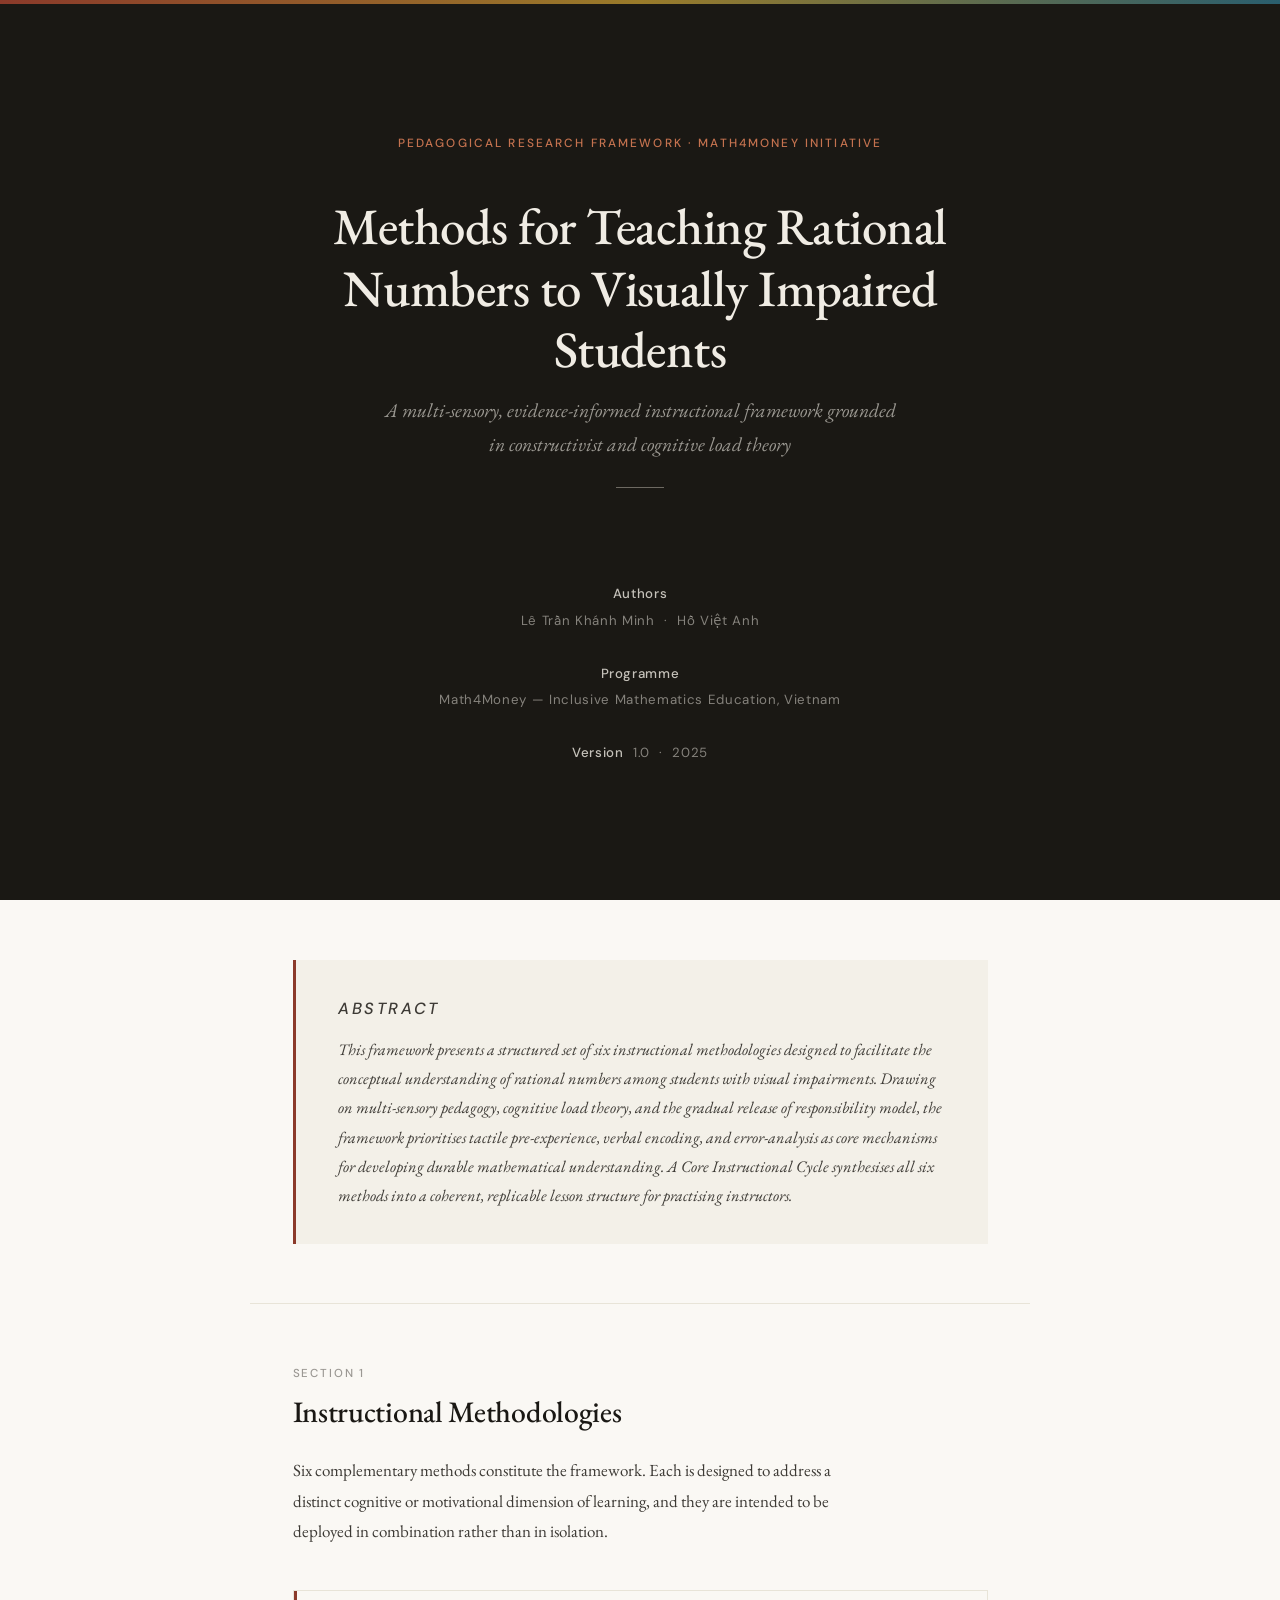
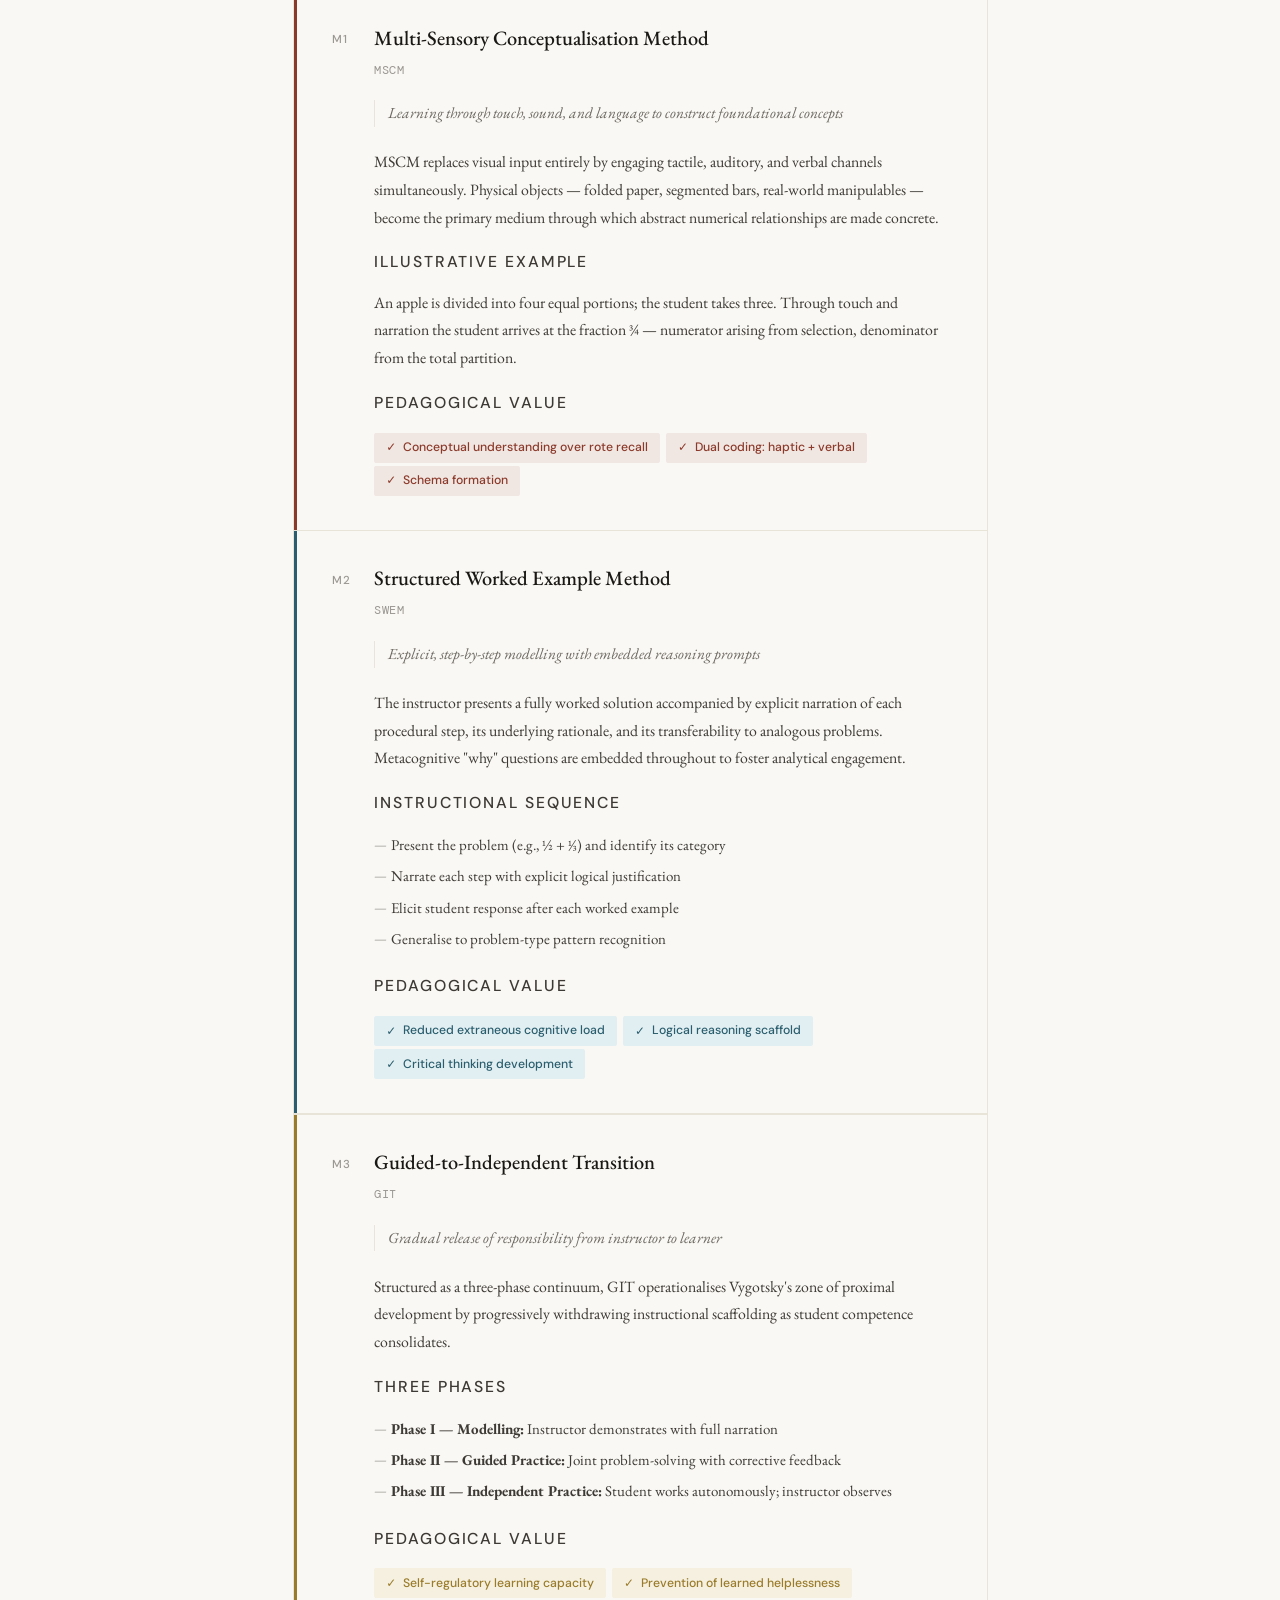
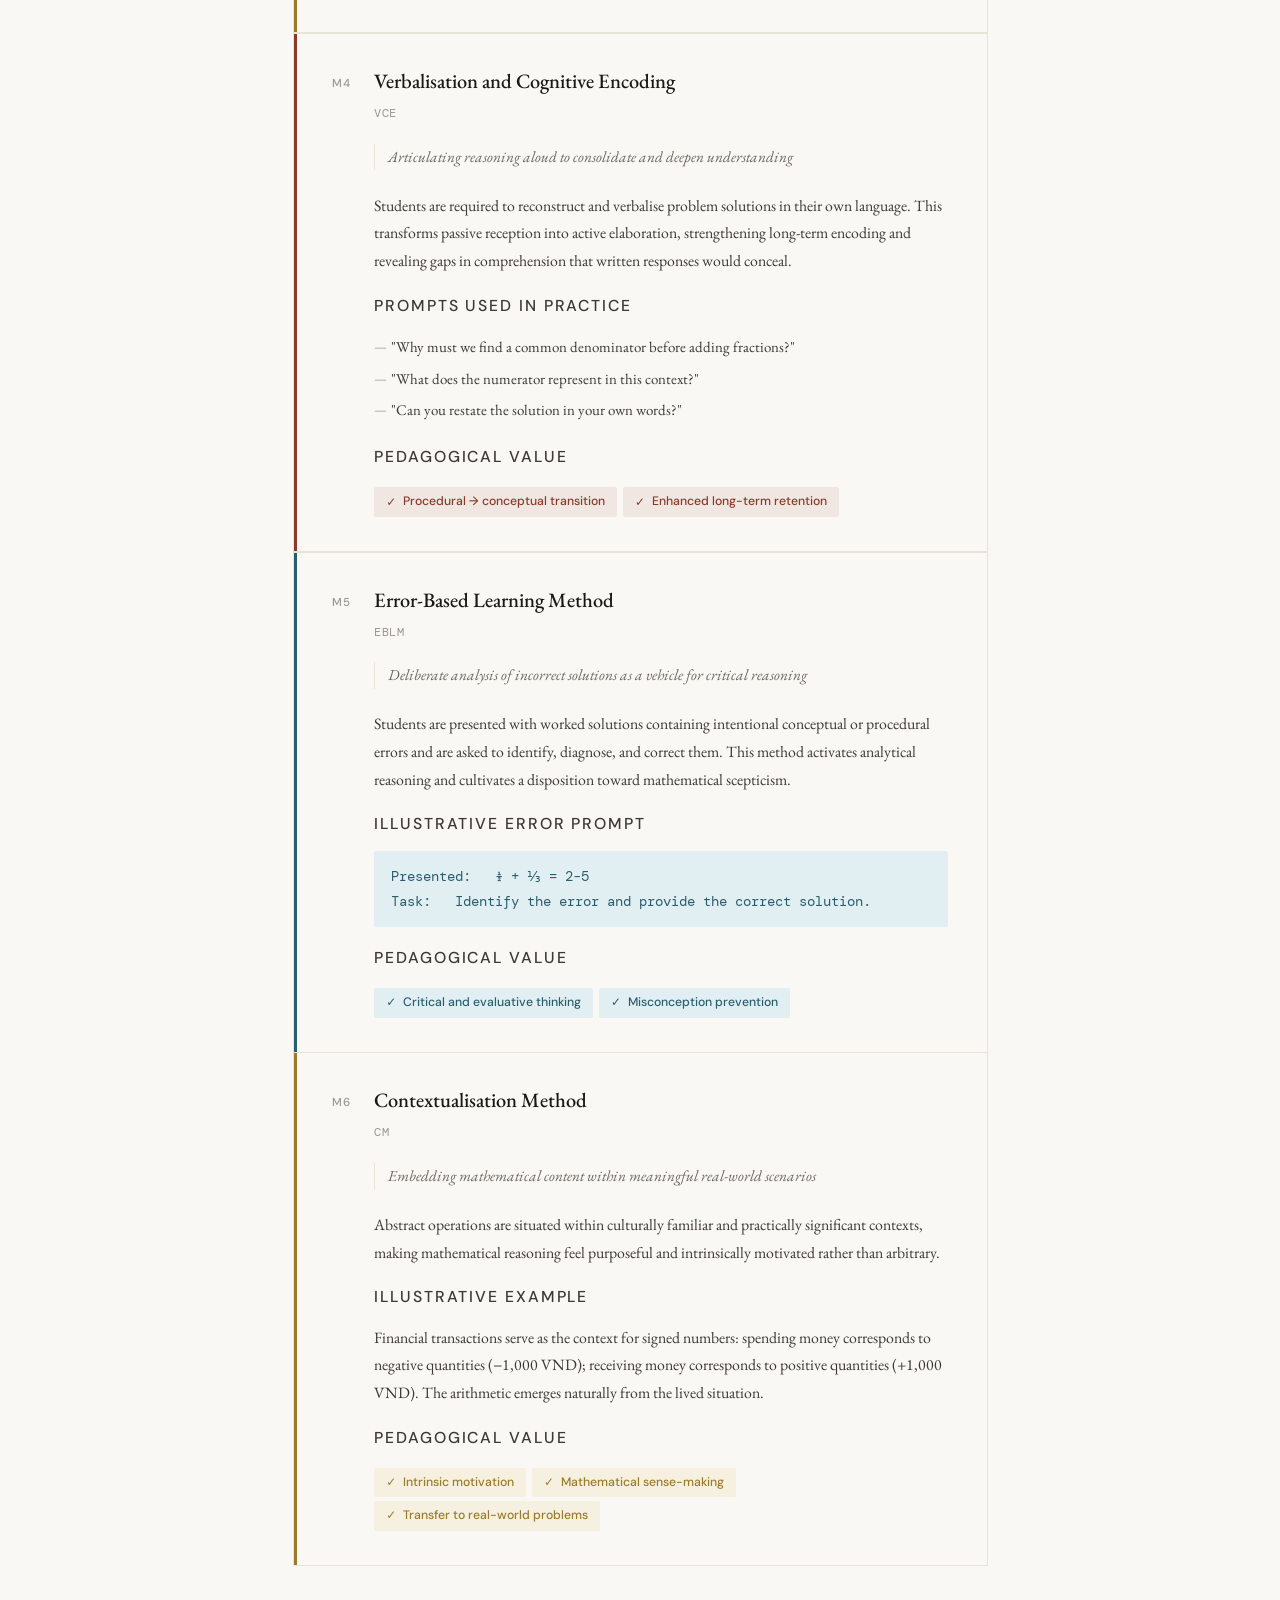
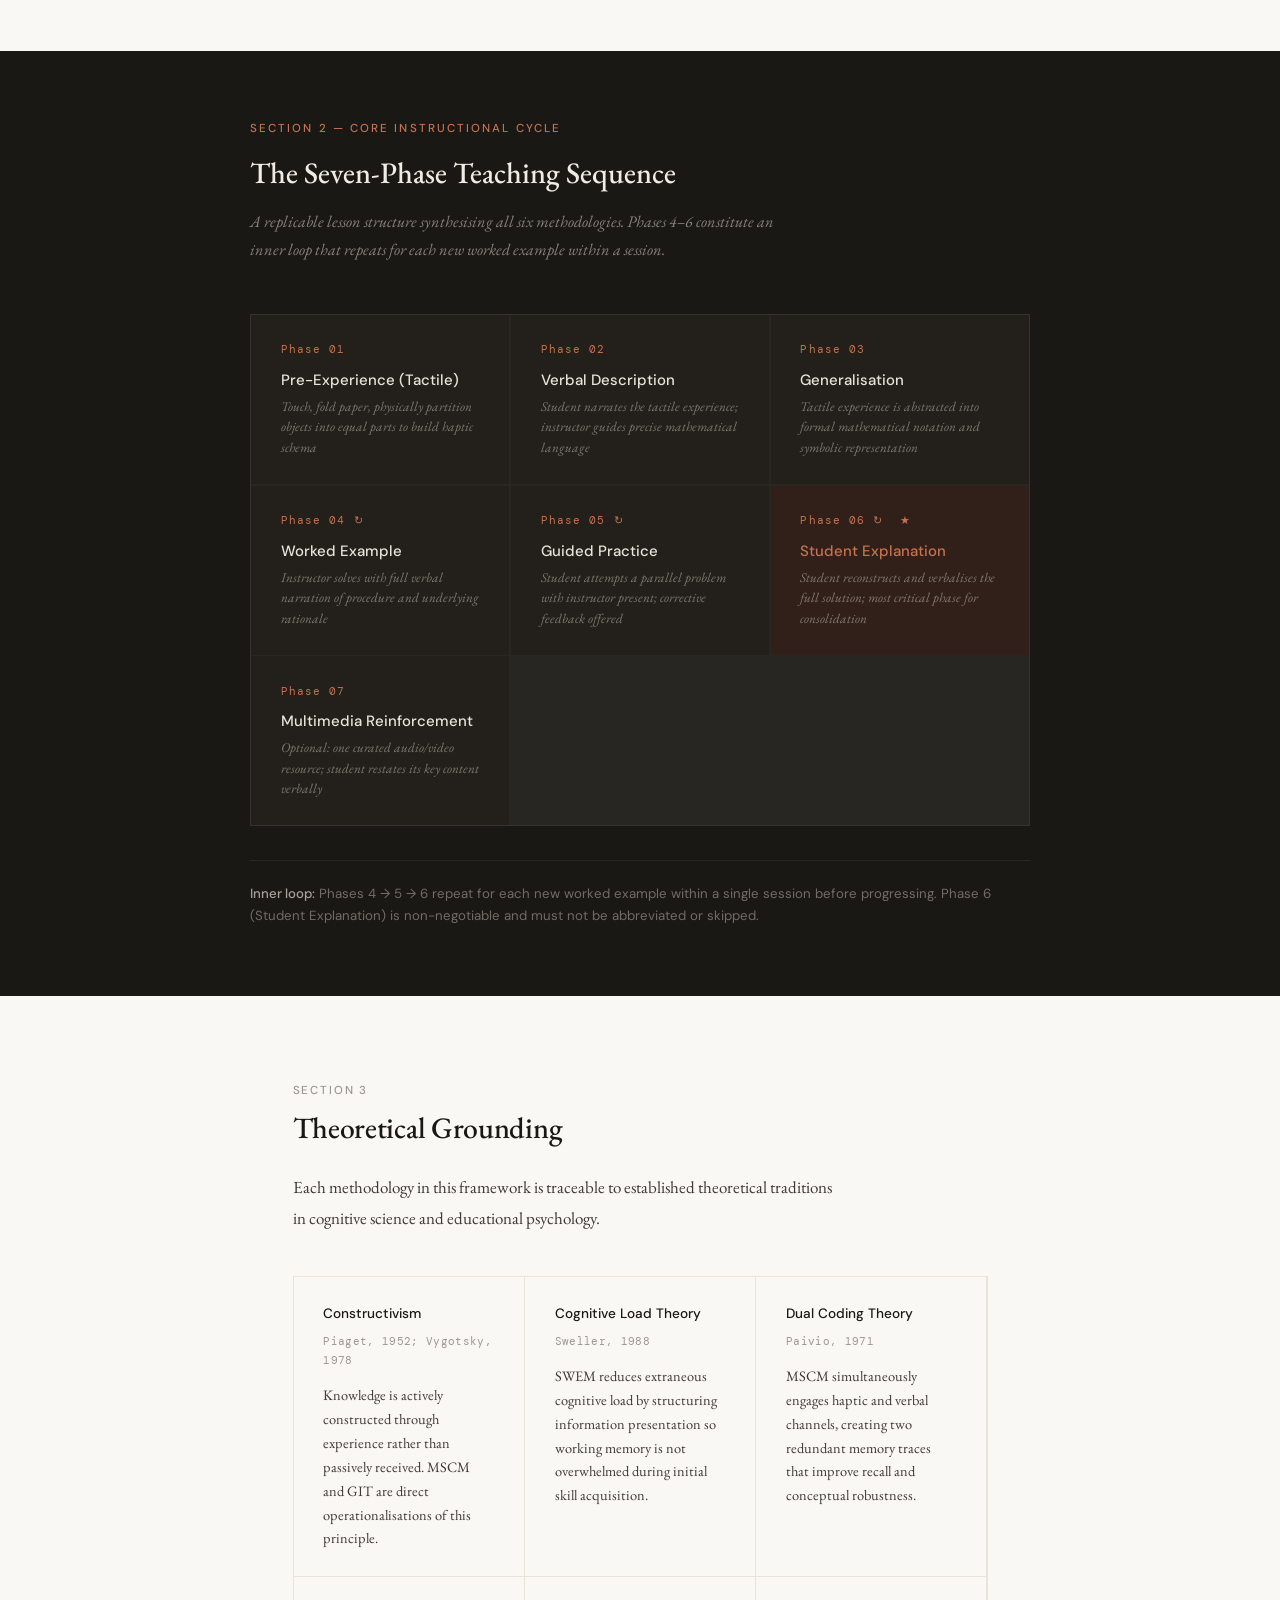
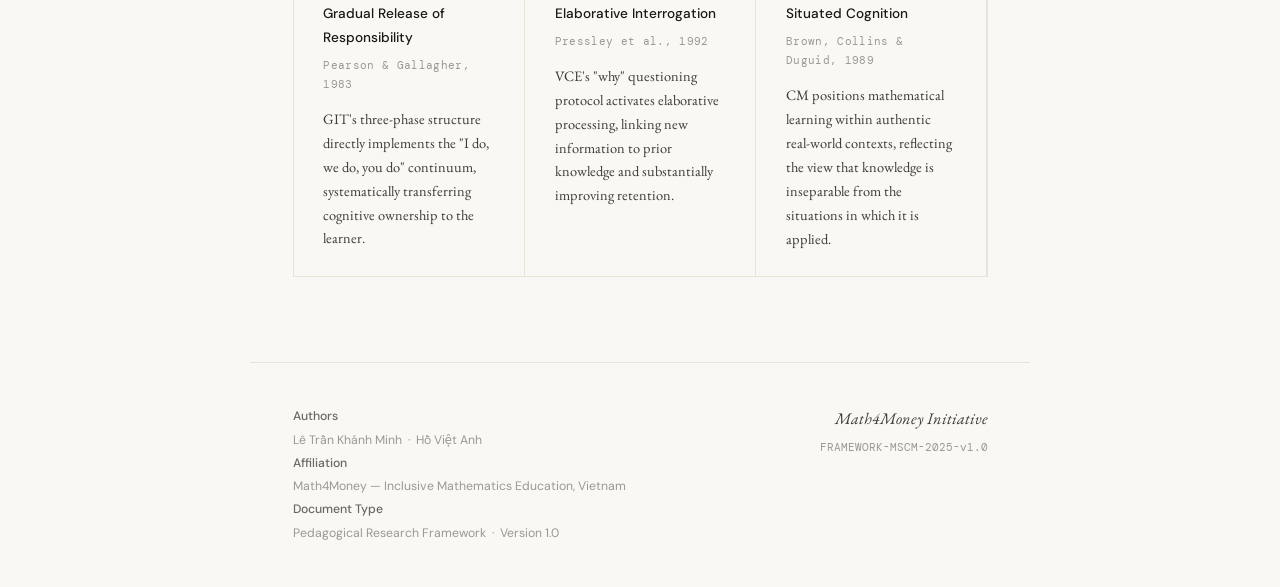
==== src/index.html @ 213c977a "docs: set up the structure of the methodologies" ====
<!DOCTYPE html>
<html lang="en">
<head>
  <meta charset="UTF-8">
  <meta name="viewport" content="width=device-width, initial-scale=1.0">
  <title>Pedagogical Framework for Teaching Rational Numbers to Visually Impaired Students</title>

  <!-- Fonts -->
  <link rel="preconnect" href="https://fonts.googleapis.com">
  <link href="https://fonts.googleapis.com/css2?family=EB+Garamond:ital,wght@0,400;0,500;0,600;1,400;1,500&family=DM+Sans:wght@300;400;500&family=DM+Mono:wght@400&display=swap" rel="stylesheet">

  <!-- Styles — load order matters -->
  <link rel="stylesheet" href="styles/base.css">
  <link rel="stylesheet" href="styles/layout.css">
  <link rel="stylesheet" href="styles/components.css">
  <link rel="stylesheet" href="styles/sections.css">
</head>
<body>

  <!-- Cover -->
  <div class="cover">
    <p class="cover-eyebrow">Pedagogical Research Framework · Math4Money Initiative</p>
    <h1 class="cover-title">Methods for Teaching Rational Numbers to Visually Impaired Students</h1>
    <p class="cover-subtitle">A multi-sensory, evidence-informed instructional framework grounded in constructivist and cognitive load theory</p>
    <div class="cover-rule"></div>
    <div class="cover-meta">
      <strong>Authors</strong><br>
      Lê Trần Khánh Minh &nbsp;·&nbsp; Hồ Việt Anh<br><br>
      <strong>Programme</strong><br>
      Math4Money — Inclusive Mathematics Education, Vietnam<br><br>
      <strong>Version</strong> &nbsp;1.0 &nbsp;·&nbsp; 2025
    </div>
  </div>

  <!-- Abstract -->
  <div class="page" style="padding-top: 3.5rem; padding-bottom: 3.5rem;">
    <div class="abstract">
      <p class="abstract-label">Abstract</p>
      <p>This framework presents a structured set of six instructional methodologies designed to facilitate the conceptual understanding of rational numbers among students with visual impairments. Drawing on multi-sensory pedagogy, cognitive load theory, and the gradual release of responsibility model, the framework prioritises tactile pre-experience, verbal encoding, and error-analysis as core mechanisms for developing durable mathematical understanding. A Core Instructional Cycle synthesises all six methods into a coherent, replicable lesson structure for practising instructors.</p>
    </div>
  </div>

  <!-- Section 1: Instructional Methodologies -->
  <div class="page" style="padding-top: 3.5rem;">
    <p class="section-num">Section 1</p>
    <h2 class="section-title">Instructional Methodologies</h2>
    <p class="section-intro">Six complementary methods constitute the framework. Each is designed to address a distinct cognitive or motivational dimension of learning, and they are intended to be deployed in combination rather than in isolation.</p>

    <div class="method-grid">

      <!-- M1 -->
      <div class="method-card accent-red">
        <div class="method-header">
          <span class="method-num">M1</span>
          <div class="method-title-block">
            <h3 class="method-name">Multi-Sensory Conceptualisation Method</h3>
            <span class="method-abbr">MSCM</span>
          </div>
        </div>
        <p class="method-tagline">Learning through touch, sound, and language to construct foundational concepts</p>
        <div class="method-body">
          <p>MSCM replaces visual input entirely by engaging tactile, auditory, and verbal channels simultaneously. Physical objects — folded paper, segmented bars, real-world manipulables — become the primary medium through which abstract numerical relationships are made concrete.</p>
          <p class="method-sub">Illustrative Example</p>
          <p>An apple is divided into four equal portions; the student takes three. Through touch and narration the student arrives at the fraction ¾ — numerator arising from selection, denominator from the total partition.</p>
          <p class="method-sub">Pedagogical Value</p>
          <div>
            <span class="value-chip red">Conceptual understanding over rote recall</span>
            <span class="value-chip red">Dual coding: haptic + verbal</span>
            <span class="value-chip red">Schema formation</span>
          </div>
        </div>
      </div>

      <!-- M2 -->
      <div class="method-card accent-teal">
        <div class="method-header">
          <span class="method-num">M2</span>
          <div class="method-title-block">
            <h3 class="method-name">Structured Worked Example Method</h3>
            <span class="method-abbr">SWEM</span>
          </div>
        </div>
        <p class="method-tagline">Explicit, step-by-step modelling with embedded reasoning prompts</p>
        <div class="method-body">
          <p>The instructor presents a fully worked solution accompanied by explicit narration of each procedural step, its underlying rationale, and its transferability to analogous problems. Metacognitive "why" questions are embedded throughout to foster analytical engagement.</p>
          <p class="method-sub">Instructional Sequence</p>
          <ul class="method-list">
            <li>Present the problem (e.g., ½ + ⅓) and identify its category</li>
            <li>Narrate each step with explicit logical justification</li>
            <li>Elicit student response after each worked example</li>
            <li>Generalise to problem-type pattern recognition</li>
          </ul>
          <p class="method-sub">Pedagogical Value</p>
          <div>
            <span class="value-chip teal">Reduced extraneous cognitive load</span>
            <span class="value-chip teal">Logical reasoning scaffold</span>
            <span class="value-chip teal">Critical thinking development</span>
          </div>
        </div>
      </div>

      <!-- M3 -->
      <div class="method-card accent-gold">
        <div class="method-header">
          <span class="method-num">M3</span>
          <div class="method-title-block">
            <h3 class="method-name">Guided-to-Independent Transition</h3>
            <span class="method-abbr">GIT</span>
          </div>
        </div>
        <p class="method-tagline">Gradual release of responsibility from instructor to learner</p>
        <div class="method-body">
          <p>Structured as a three-phase continuum, GIT operationalises Vygotsky's zone of proximal development by progressively withdrawing instructional scaffolding as student competence consolidates.</p>
          <p class="method-sub">Three Phases</p>
          <ul class="method-list">
            <li><strong>Phase I — Modelling:</strong> Instructor demonstrates with full narration</li>
            <li><strong>Phase II — Guided Practice:</strong> Joint problem-solving with corrective feedback</li>
            <li><strong>Phase III — Independent Practice:</strong> Student works autonomously; instructor observes</li>
          </ul>
          <p class="method-sub">Pedagogical Value</p>
          <div>
            <span class="value-chip gold">Self-regulatory learning capacity</span>
            <span class="value-chip gold">Prevention of learned helplessness</span>
          </div>
        </div>
      </div>

      <!-- M4 -->
      <div class="method-card accent-red">
        <div class="method-header">
          <span class="method-num">M4</span>
          <div class="method-title-block">
            <h3 class="method-name">Verbalisation and Cognitive Encoding</h3>
            <span class="method-abbr">VCE</span>
          </div>
        </div>
        <p class="method-tagline">Articulating reasoning aloud to consolidate and deepen understanding</p>
        <div class="method-body">
          <p>Students are required to reconstruct and verbalise problem solutions in their own language. This transforms passive reception into active elaboration, strengthening long-term encoding and revealing gaps in comprehension that written responses would conceal.</p>
          <p class="method-sub">Prompts Used in Practice</p>
          <ul class="method-list">
            <li>"Why must we find a common denominator before adding fractions?"</li>
            <li>"What does the numerator represent in this context?"</li>
            <li>"Can you restate the solution in your own words?"</li>
          </ul>
          <p class="method-sub">Pedagogical Value</p>
          <div>
            <span class="value-chip red">Procedural → conceptual transition</span>
            <span class="value-chip red">Enhanced long-term retention</span>
          </div>
        </div>
      </div>

      <!-- M5 -->
      <div class="method-card accent-teal">
        <div class="method-header">
          <span class="method-num">M5</span>
          <div class="method-title-block">
            <h3 class="method-name">Error-Based Learning Method</h3>
            <span class="method-abbr">EBLM</span>
          </div>
        </div>
        <p class="method-tagline">Deliberate analysis of incorrect solutions as a vehicle for critical reasoning</p>
        <div class="method-body">
          <p>Students are presented with worked solutions containing intentional conceptual or procedural errors and are asked to identify, diagnose, and correct them. This method activates analytical reasoning and cultivates a disposition toward mathematical scepticism.</p>
          <p class="method-sub">Illustrative Error Prompt</p>
          <p style="font-family: var(--mono); font-size: 0.85rem; background: var(--teal-faint); padding: 0.75rem 1rem; border-radius: 2px; color: var(--teal);">
            Presented: &nbsp; ½ + ⅓ = 2⁄5<br>
            Task: &nbsp; Identify the error and provide the correct solution.
          </p>
          <p class="method-sub">Pedagogical Value</p>
          <div>
            <span class="value-chip teal">Critical and evaluative thinking</span>
            <span class="value-chip teal">Misconception prevention</span>
          </div>
        </div>
      </div>

      <!-- M6 -->
      <div class="method-card accent-gold">
        <div class="method-header">
          <span class="method-num">M6</span>
          <div class="method-title-block">
            <h3 class="method-name">Contextualisation Method</h3>
            <span class="method-abbr">CM</span>
          </div>
        </div>
        <p class="method-tagline">Embedding mathematical content within meaningful real-world scenarios</p>
        <div class="method-body">
          <p>Abstract operations are situated within culturally familiar and practically significant contexts, making mathematical reasoning feel purposeful and intrinsically motivated rather than arbitrary.</p>
          <p class="method-sub">Illustrative Example</p>
          <p>Financial transactions serve as the context for signed numbers: spending money corresponds to negative quantities (−1,000 VND); receiving money corresponds to positive quantities (+1,000 VND). The arithmetic emerges naturally from the lived situation.</p>
          <p class="method-sub">Pedagogical Value</p>
          <div>
            <span class="value-chip gold">Intrinsic motivation</span>
            <span class="value-chip gold">Mathematical sense-making</span>
            <span class="value-chip gold">Transfer to real-world problems</span>
          </div>
        </div>
      </div>

    </div>
  </div>

  <!-- Section 2: Core Instructional Cycle -->
  <div class="cycle-section">
    <div class="cycle-inner">
      <p class="cycle-label">Section 2 — Core Instructional Cycle</p>
      <h2 class="cycle-title">The Seven-Phase Teaching Sequence</h2>
      <p class="cycle-subtitle">A replicable lesson structure synthesising all six methodologies. Phases 4–6 constitute an inner loop that repeats for each new worked example within a session.</p>

      <div class="cycle-steps">
        <div class="cycle-step">
          <p class="cycle-step-num">Phase 01</p>
          <p class="cycle-step-name">Pre-Experience (Tactile)</p>
          <p class="cycle-step-desc">Touch, fold paper, physically partition objects into equal parts to build haptic schema</p>
        </div>
        <div class="cycle-step">
          <p class="cycle-step-num">Phase 02</p>
          <p class="cycle-step-name">Verbal Description</p>
          <p class="cycle-step-desc">Student narrates the tactile experience; instructor guides precise mathematical language</p>
        </div>
        <div class="cycle-step">
          <p class="cycle-step-num">Phase 03</p>
          <p class="cycle-step-name">Generalisation</p>
          <p class="cycle-step-desc">Tactile experience is abstracted into formal mathematical notation and symbolic representation</p>
        </div>
        <div class="cycle-step">
          <p class="cycle-step-num">Phase 04 ↻</p>
          <p class="cycle-step-name">Worked Example</p>
          <p class="cycle-step-desc">Instructor solves with full verbal narration of procedure and underlying rationale</p>
        </div>
        <div class="cycle-step">
          <p class="cycle-step-num">Phase 05 ↻</p>
          <p class="cycle-step-name">Guided Practice</p>
          <p class="cycle-step-desc">Student attempts a parallel problem with instructor present; corrective feedback offered</p>
        </div>
        <div class="cycle-step emphasis">
          <p class="cycle-step-num">Phase 06 ↻ &nbsp;★</p>
          <p class="cycle-step-name">Student Explanation</p>
          <p class="cycle-step-desc">Student reconstructs and verbalises the full solution; most critical phase for consolidation</p>
        </div>
        <div class="cycle-step">
          <p class="cycle-step-num">Phase 07</p>
          <p class="cycle-step-name">Multimedia Reinforcement</p>
          <p class="cycle-step-desc">Optional: one curated audio/video resource; student restates its key content verbally</p>
        </div>
      </div>

      <p class="cycle-note">
        <em>Inner loop:</em> Phases 4 → 5 → 6 repeat for each new worked example within a single session before progressing. Phase 6 (Student Explanation) is non-negotiable and must not be abbreviated or skipped.
      </p>
    </div>
  </div>

  <!-- Section 3: Theoretical Grounding -->
  <div class="page">
    <p class="section-num">Section 3</p>
    <h2 class="section-title">Theoretical Grounding</h2>
    <p class="section-intro">Each methodology in this framework is traceable to established theoretical traditions in cognitive science and educational psychology.</p>

    <div class="theory-grid">
      <div class="theory-card">
        <p class="theory-name">Constructivism</p>
        <p class="theory-source">Piaget, 1952; Vygotsky, 1978</p>
        <p class="theory-desc">Knowledge is actively constructed through experience rather than passively received. MSCM and GIT are direct operationalisations of this principle.</p>
      </div>
      <div class="theory-card">
        <p class="theory-name">Cognitive Load Theory</p>
        <p class="theory-source">Sweller, 1988</p>
        <p class="theory-desc">SWEM reduces extraneous cognitive load by structuring information presentation so working memory is not overwhelmed during initial skill acquisition.</p>
      </div>
      <div class="theory-card">
        <p class="theory-name">Dual Coding Theory</p>
        <p class="theory-source">Paivio, 1971</p>
        <p class="theory-desc">MSCM simultaneously engages haptic and verbal channels, creating two redundant memory traces that improve recall and conceptual robustness.</p>
      </div>
      <div class="theory-card">
        <p class="theory-name">Gradual Release of Responsibility</p>
        <p class="theory-source">Pearson &amp; Gallagher, 1983</p>
        <p class="theory-desc">GIT's three-phase structure directly implements the "I do, we do, you do" continuum, systematically transferring cognitive ownership to the learner.</p>
      </div>
      <div class="theory-card">
        <p class="theory-name">Elaborative Interrogation</p>
        <p class="theory-source">Pressley et al., 1992</p>
        <p class="theory-desc">VCE's "why" questioning protocol activates elaborative processing, linking new information to prior knowledge and substantially improving retention.</p>
      </div>
      <div class="theory-card">
        <p class="theory-name">Situated Cognition</p>
        <p class="theory-source">Brown, Collins &amp; Duguid, 1989</p>
        <p class="theory-desc">CM positions mathematical learning within authentic real-world contexts, reflecting the view that knowledge is inseparable from the situations in which it is applied.</p>
      </div>
    </div>
  </div>

  <!-- Footer -->
  <div class="doc-footer">
    <div class="footer-left">
      <strong>Authors</strong><br>
      Lê Trần Khánh Minh &nbsp;·&nbsp; Hồ Việt Anh<br>
      <strong>Affiliation</strong><br>
      Math4Money — Inclusive Mathematics Education, Vietnam<br>
      <strong>Document Type</strong><br>
      Pedagogical Research Framework &nbsp;·&nbsp; Version 1.0
    </div>
    <div class="footer-right">
      <p class="footer-project">Math4Money Initiative</p>
      <p class="footer-version">FRAMEWORK-MSCM-2025-v1.0</p>
    </div>
  </div>

  <script src="js/main.js"></script>
</body>
</html>
---- src/styles/base.css ----
/* ============================================================
   BASE.CSS
   Reset · CSS Custom Properties · Typography
   Pedagogical Framework — Math4Money Initiative
   ============================================================ */

*, *::before, *::after {
  box-sizing: border-box;
  margin: 0;
  padding: 0;
}

/* ── Design Tokens ── */
:root {
  /* Ink scale */
  --ink:        #1a1814;
  --ink-mid:    #3d3a35;
  --ink-light:  #6b6760;
  --ink-faint:  #9b9893;

  /* Paper scale */
  --paper:      #faf8f4;
  --paper-warm: #f3f0e8;
  --paper-rule: #e8e4d8;

  /* Accent — Red */
  --accent:       #8b3a2a;
  --accent-light: #c4724f;
  --accent-faint: #f0e6e2;

  /* Accent — Teal */
  --teal:       #2a5e6e;
  --teal-light: #4a8fa0;
  --teal-faint: #e2eff2;

  /* Accent — Gold */
  --gold:       #9a7b2a;
  --gold-faint: #f5f0e0;

  /* Typefaces */
  --serif: 'EB Garamond', Georgia, serif;
  --sans:  'DM Sans', system-ui, sans-serif;
  --mono:  'DM Mono', monospace;

  /* Layout */
  --max: 780px;
  --col: 540px;
}

/* ── Base Typography ── */
html {
  font-size: 17px;
  scroll-behavior: smooth;
}

body {
  background: var(--paper);
  color: var(--ink);
  font-family: var(--serif);
  line-height: 1.75;
  -webkit-font-smoothing: antialiased;
}
---- src/styles/layout.css ----
/* ============================================================
   LAYOUT.CSS
   Page wrapper · Grid · Spacing · Section structure
   Pedagogical Framework — Math4Money Initiative
   ============================================================ */

/* ── Page Wrapper ── */
.page {
  max-width: var(--max);
  margin: 0 auto;
  padding: 5rem 2.5rem;
}

.page + .page {
  border-top: 1px solid var(--paper-rule);
}

/* ── Section Headers ── */
.section-num {
  font-family: var(--sans);
  font-size: 0.68rem;
  font-weight: 500;
  letter-spacing: 0.16em;
  text-transform: uppercase;
  color: var(--ink-faint);
  margin-bottom: 0.5rem;
}

h2.section-title {
  font-family: var(--serif);
  font-size: 1.75rem;
  font-weight: 500;
  line-height: 1.25;
  color: var(--ink);
  margin-bottom: 1.5rem;
  letter-spacing: -0.01em;
}

.section-intro {
  font-size: 1rem;
  color: var(--ink-mid);
  margin-bottom: 2.5rem;
  max-width: var(--col);
  line-height: 1.8;
}

/* ── Theory Grid ── */
.theory-grid {
  display: grid;
  grid-template-columns: repeat(auto-fill, minmax(220px, 1fr));
  gap: 1px;
  background: var(--paper-rule);
  border: 1px solid var(--paper-rule);
}

.theory-card {
  background: var(--paper);
  padding: 1.5rem 1.75rem;
}

.theory-name {
  font-family: var(--sans);
  font-size: 0.8rem;
  font-weight: 500;
  color: var(--ink);
  margin-bottom: 0.35rem;
}

.theory-source {
  font-family: var(--mono);
  font-size: 0.65rem;
  color: var(--ink-faint);
  margin-bottom: 0.75rem;
  letter-spacing: 0.03em;
}

.theory-desc {
  font-family: var(--serif);
  font-size: 0.85rem;
  color: var(--ink-mid);
  line-height: 1.65;
}

/* ── Footer ── */
.doc-footer {
  border-top: 1px solid var(--paper-rule);
  padding: 2.5rem 2.5rem;
  max-width: var(--max);
  margin: 0 auto;
  display: flex;
  justify-content: space-between;
  align-items: flex-start;
  gap: 2rem;
  flex-wrap: wrap;
}

.footer-left {
  font-family: var(--sans);
  font-size: 0.72rem;
  color: var(--ink-faint);
  line-height: 1.9;
}

.footer-left strong {
  color: var(--ink-light);
  font-weight: 500;
}

.footer-right {
  text-align: right;
}

.footer-project {
  font-family: var(--serif);
  font-style: italic;
  font-size: 0.95rem;
  color: var(--ink-mid);
}

.footer-version {
  font-family: var(--mono);
  font-size: 0.65rem;
  color: var(--ink-faint);
  margin-top: 0.25rem;
}

/* ── Print ── */
@media print {
  .cover      { min-height: auto; padding: 4rem 2rem; }
  .cycle-section { padding: 3rem 2rem; }
}
---- src/styles/components.css ----
/* ============================================================
   COMPONENTS.CSS
   Method cards · Value chips · Abstract block · Lists
   Pedagogical Framework — Math4Money Initiative
   ============================================================ */

/* ── Abstract ── */
.abstract {
  background: var(--paper-warm);
  border-left: 3px solid var(--accent);
  padding: 2rem 2.5rem;
  margin-bottom: 0;
}

.abstract-label {
  font-family: var(--sans);
  font-size: 0.68rem;
  font-weight: 500;
  letter-spacing: 0.16em;
  text-transform: uppercase;
  color: var(--accent);
  margin-bottom: 0.75rem;
}

.abstract p {
  font-size: 0.95rem;
  color: var(--ink-mid);
  font-style: italic;
  line-height: 1.8;
}

/* ── Method Grid ── */
.method-grid {
  display: grid;
  gap: 1.5px;
  background: var(--paper-rule);
  border: 1.5px solid var(--paper-rule);
  margin-bottom: 0;
}

/* ── Method Card ── */
.method-card {
  background: var(--paper);
  padding: 2rem 2.25rem;
  position: relative;
}

.method-card::before {
  content: '';
  position: absolute;
  top: 0; left: 0;
  width: 3px;
  height: 100%;
}

.method-card.accent-red::before  { background: var(--accent); }
.method-card.accent-teal::before { background: var(--teal); }
.method-card.accent-gold::before { background: var(--gold); }

.method-header {
  display: flex;
  align-items: flex-start;
  gap: 1rem;
  margin-bottom: 1rem;
}

.method-num {
  font-family: var(--sans);
  font-size: 0.68rem;
  font-weight: 500;
  letter-spacing: 0.1em;
  color: var(--ink-faint);
  padding-top: 0.35rem;
  min-width: 1.5rem;
  text-transform: uppercase;
}

h3.method-name {
  font-family: var(--serif);
  font-size: 1.2rem;
  font-weight: 500;
  color: var(--ink);
  line-height: 1.3;
  margin-bottom: 0.15rem;
}

.method-abbr {
  font-family: var(--mono);
  font-size: 0.68rem;
  color: var(--ink-faint);
  letter-spacing: 0.05em;
}

.method-tagline {
  font-family: var(--serif);
  font-style: italic;
  font-size: 0.9rem;
  color: var(--ink-light);
  margin-left: 2.5rem;
  margin-bottom: 1.25rem;
  padding-left: 0.75rem;
  border-left: 1px solid var(--paper-rule);
}

.method-body {
  margin-left: 2.5rem;
}

.method-body p {
  font-size: 0.93rem;
  color: var(--ink-mid);
  margin-bottom: 0.75rem;
  line-height: 1.75;
}

.method-body p:last-child { margin-bottom: 0; }

.method-sub {
  font-family: var(--sans);
  font-size: 0.7rem;
  font-weight: 500;
  letter-spacing: 0.12em;
  text-transform: uppercase;
  color: var(--ink-light);
  margin: 1rem 0 0.5rem;
}

/* ── Method List ── */
.method-list {
  list-style: none;
  padding: 0;
  margin-bottom: 0.75rem;
}

.method-list li {
  font-size: 0.88rem;
  color: var(--ink-mid);
  padding: 0.2rem 0;
  padding-left: 1rem;
  position: relative;
  line-height: 1.65;
}

.method-list li::before {
  content: '—';
  position: absolute;
  left: 0;
  color: var(--ink-faint);
  font-size: 0.8rem;
}

/* ── Value Chips ── */
.value-chip {
  display: inline-flex;
  align-items: center;
  gap: 0.4rem;
  font-family: var(--sans);
  font-size: 0.72rem;
  font-weight: 500;
  padding: 0.25rem 0.7rem;
  border-radius: 2px;
  margin: 0.2rem 0.2rem 0 0;
}

.value-chip.red  { background: var(--accent-faint); color: var(--accent); }
.value-chip.teal { background: var(--teal-faint);   color: var(--teal);   }
.value-chip.gold { background: var(--gold-faint);   color: var(--gold);   }

.value-chip::before {
  content: '✓';
  font-size: 0.7rem;
}
---- src/styles/sections.css ----
/* ============================================================
   SECTIONS.CSS
   Cover · Core Instructional Cycle · Dark-background sections
   Pedagogical Framework — Math4Money Initiative
   ============================================================ */

/* ── Cover ── */
.cover {
  background: var(--ink);
  color: var(--paper);
  min-height: 100vh;
  display: flex;
  flex-direction: column;
  align-items: center;
  justify-content: center;
  text-align: center;
  padding: 5rem 2rem;
  position: relative;
  overflow: hidden;
}

.cover::before {
  content: '';
  position: absolute;
  top: 0; left: 0; right: 0;
  height: 4px;
  background: linear-gradient(90deg, var(--accent) 0%, var(--gold) 50%, var(--teal) 100%);
}

.cover-rule {
  width: 48px;
  height: 1px;
  background: var(--paper-rule);
  opacity: 0.4;
  margin: 1.5rem auto;
}

.cover-eyebrow {
  font-family: var(--sans);
  font-size: 0.7rem;
  font-weight: 500;
  letter-spacing: 0.18em;
  text-transform: uppercase;
  color: var(--accent-light);
  margin-bottom: 2.5rem;
}

.cover-title {
  font-family: var(--serif);
  font-size: clamp(2rem, 4vw, 3rem);
  font-weight: 500;
  line-height: 1.2;
  letter-spacing: -0.01em;
  max-width: 680px;
  color: #f0ece4;
}

.cover-subtitle {
  font-family: var(--serif);
  font-style: italic;
  font-size: 1.15rem;
  color: rgba(240,236,228,0.6);
  margin-top: 0.75rem;
  max-width: 520px;
}

.cover-meta {
  margin-top: 4rem;
  font-family: var(--sans);
  font-size: 0.78rem;
  color: rgba(240,236,228,0.5);
  letter-spacing: 0.05em;
  line-height: 2;
}

.cover-meta strong {
  color: rgba(240,236,228,0.8);
  font-weight: 500;
}

/* ── Core Instructional Cycle ── */
.cycle-section {
  background: var(--ink);
  color: var(--paper);
  padding: 4rem 2.5rem;
  max-width: 100%;
}

.cycle-inner {
  max-width: var(--max);
  margin: 0 auto;
}

.cycle-label {
  font-family: var(--sans);
  font-size: 0.68rem;
  font-weight: 500;
  letter-spacing: 0.18em;
  text-transform: uppercase;
  color: var(--accent-light);
  margin-bottom: 0.5rem;
}

.cycle-title {
  font-family: var(--serif);
  font-size: 1.75rem;
  font-weight: 500;
  color: #f0ece4;
  margin-bottom: 0.5rem;
}

.cycle-subtitle {
  font-family: var(--serif);
  font-style: italic;
  font-size: 0.95rem;
  color: rgba(240,236,228,0.5);
  margin-bottom: 3rem;
  max-width: 560px;
  line-height: 1.7;
}

.cycle-steps {
  display: grid;
  grid-template-columns: repeat(auto-fill, minmax(200px, 1fr));
  gap: 1.5px;
  background: rgba(255,255,255,0.06);
  border: 1.5px solid rgba(255,255,255,0.06);
  margin-bottom: 2rem;
}

.cycle-step {
  background: #231f1a;
  padding: 1.5rem 1.75rem;
}

.cycle-step-num {
  font-family: var(--mono);
  font-size: 0.65rem;
  letter-spacing: 0.1em;
  color: var(--accent-light);
  margin-bottom: 0.6rem;
}

.cycle-step-name {
  font-family: var(--sans);
  font-size: 0.88rem;
  font-weight: 500;
  color: #e8e4dc;
  margin-bottom: 0.4rem;
  line-height: 1.35;
}

.cycle-step-desc {
  font-family: var(--serif);
  font-style: italic;
  font-size: 0.78rem;
  color: rgba(232,228,220,0.45);
  line-height: 1.55;
}

.cycle-step.emphasis {
  background: #31201a;
}

.cycle-step.emphasis .cycle-step-name {
  color: var(--accent-light);
}

.cycle-note {
  font-family: var(--sans);
  font-size: 0.78rem;
  color: rgba(240,236,228,0.4);
  border-top: 1px solid rgba(255,255,255,0.06);
  padding-top: 1.25rem;
  line-height: 1.7;
}

.cycle-note em {
  color: rgba(240,236,228,0.65);
  font-style: normal;
  font-weight: 500;
}
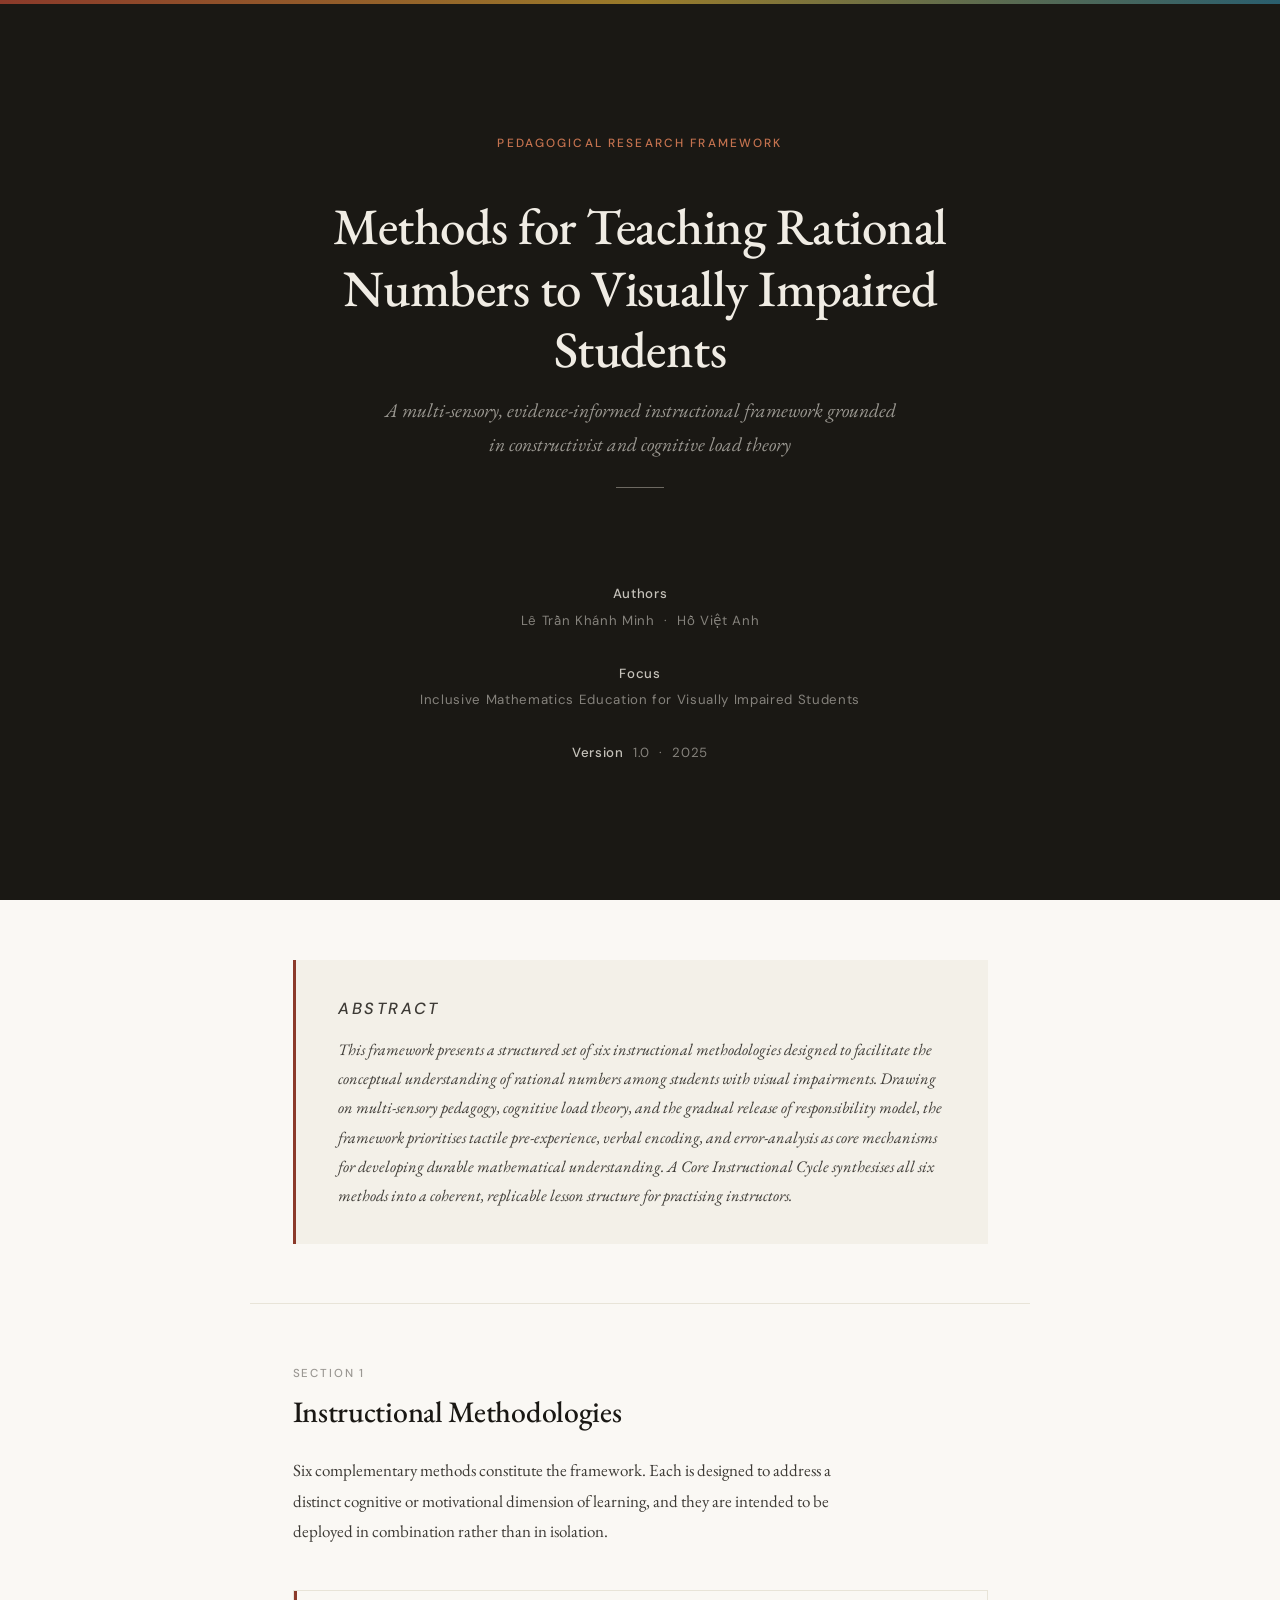
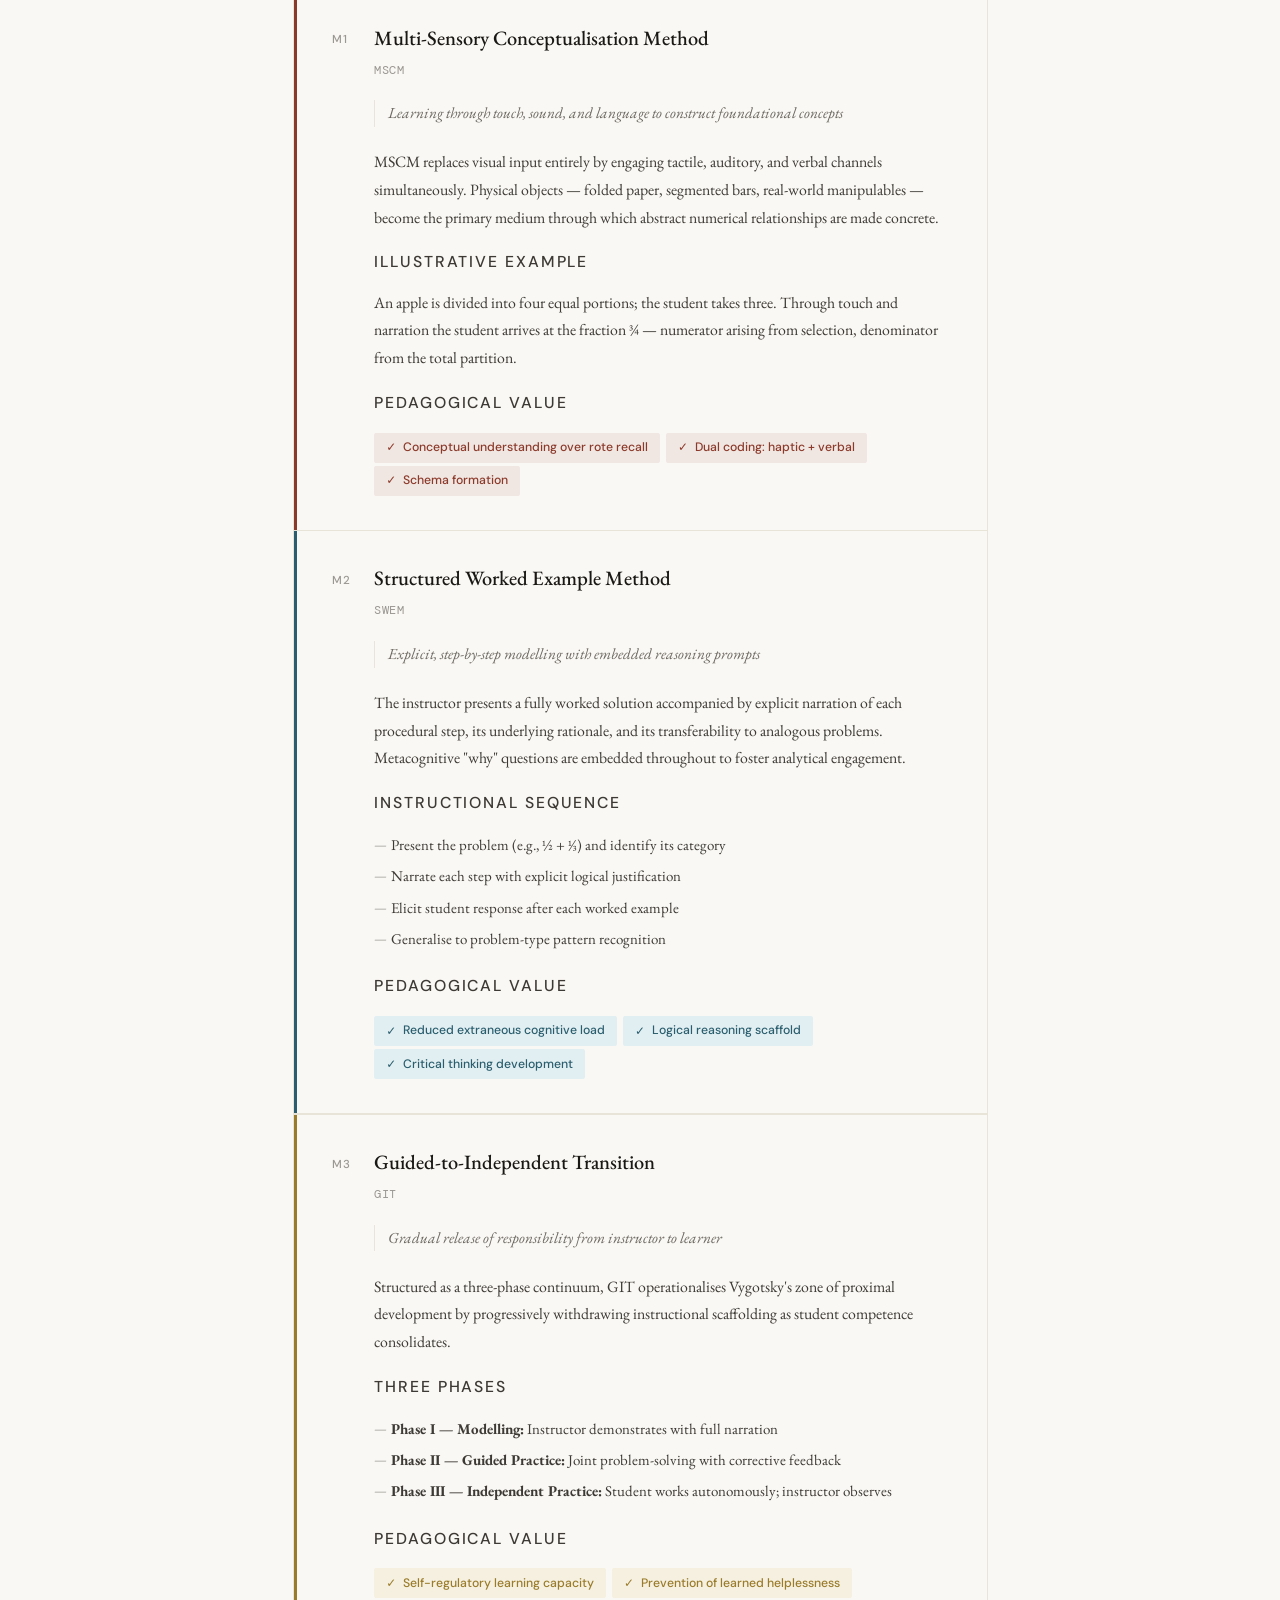
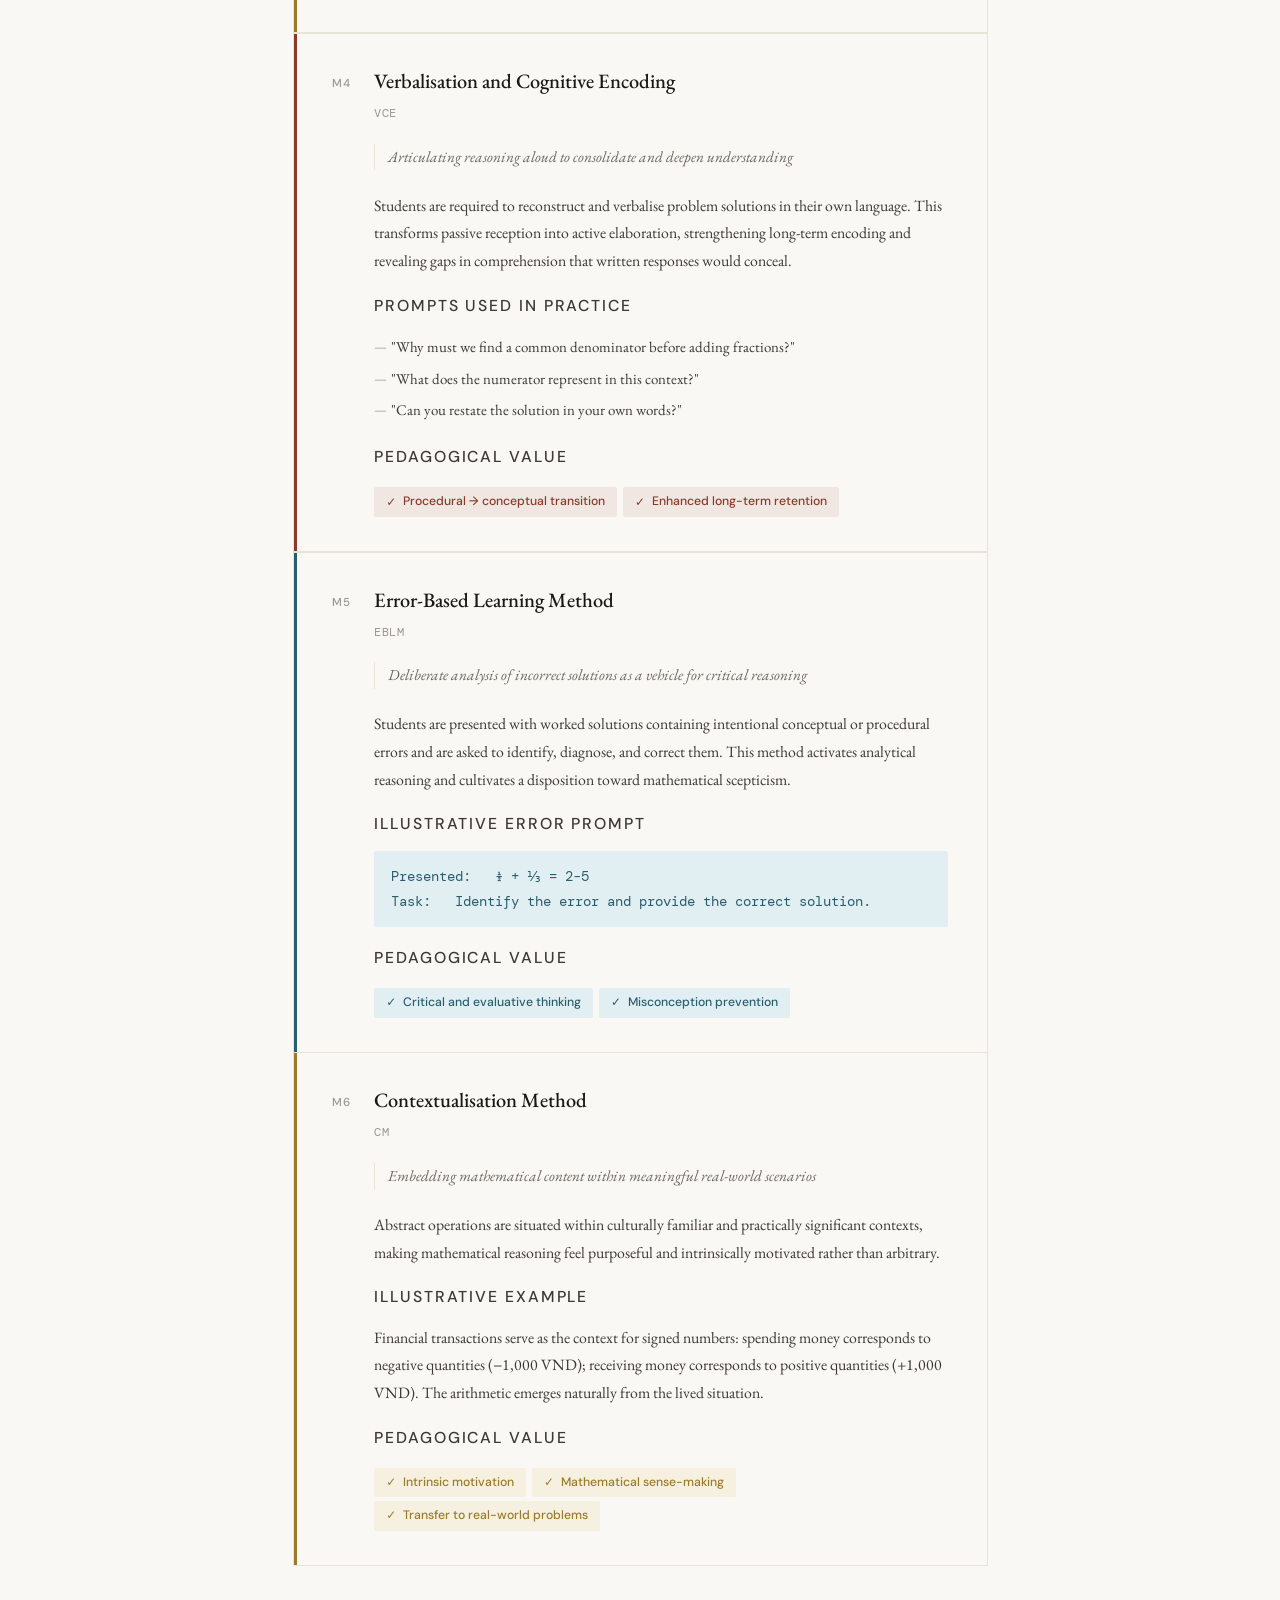
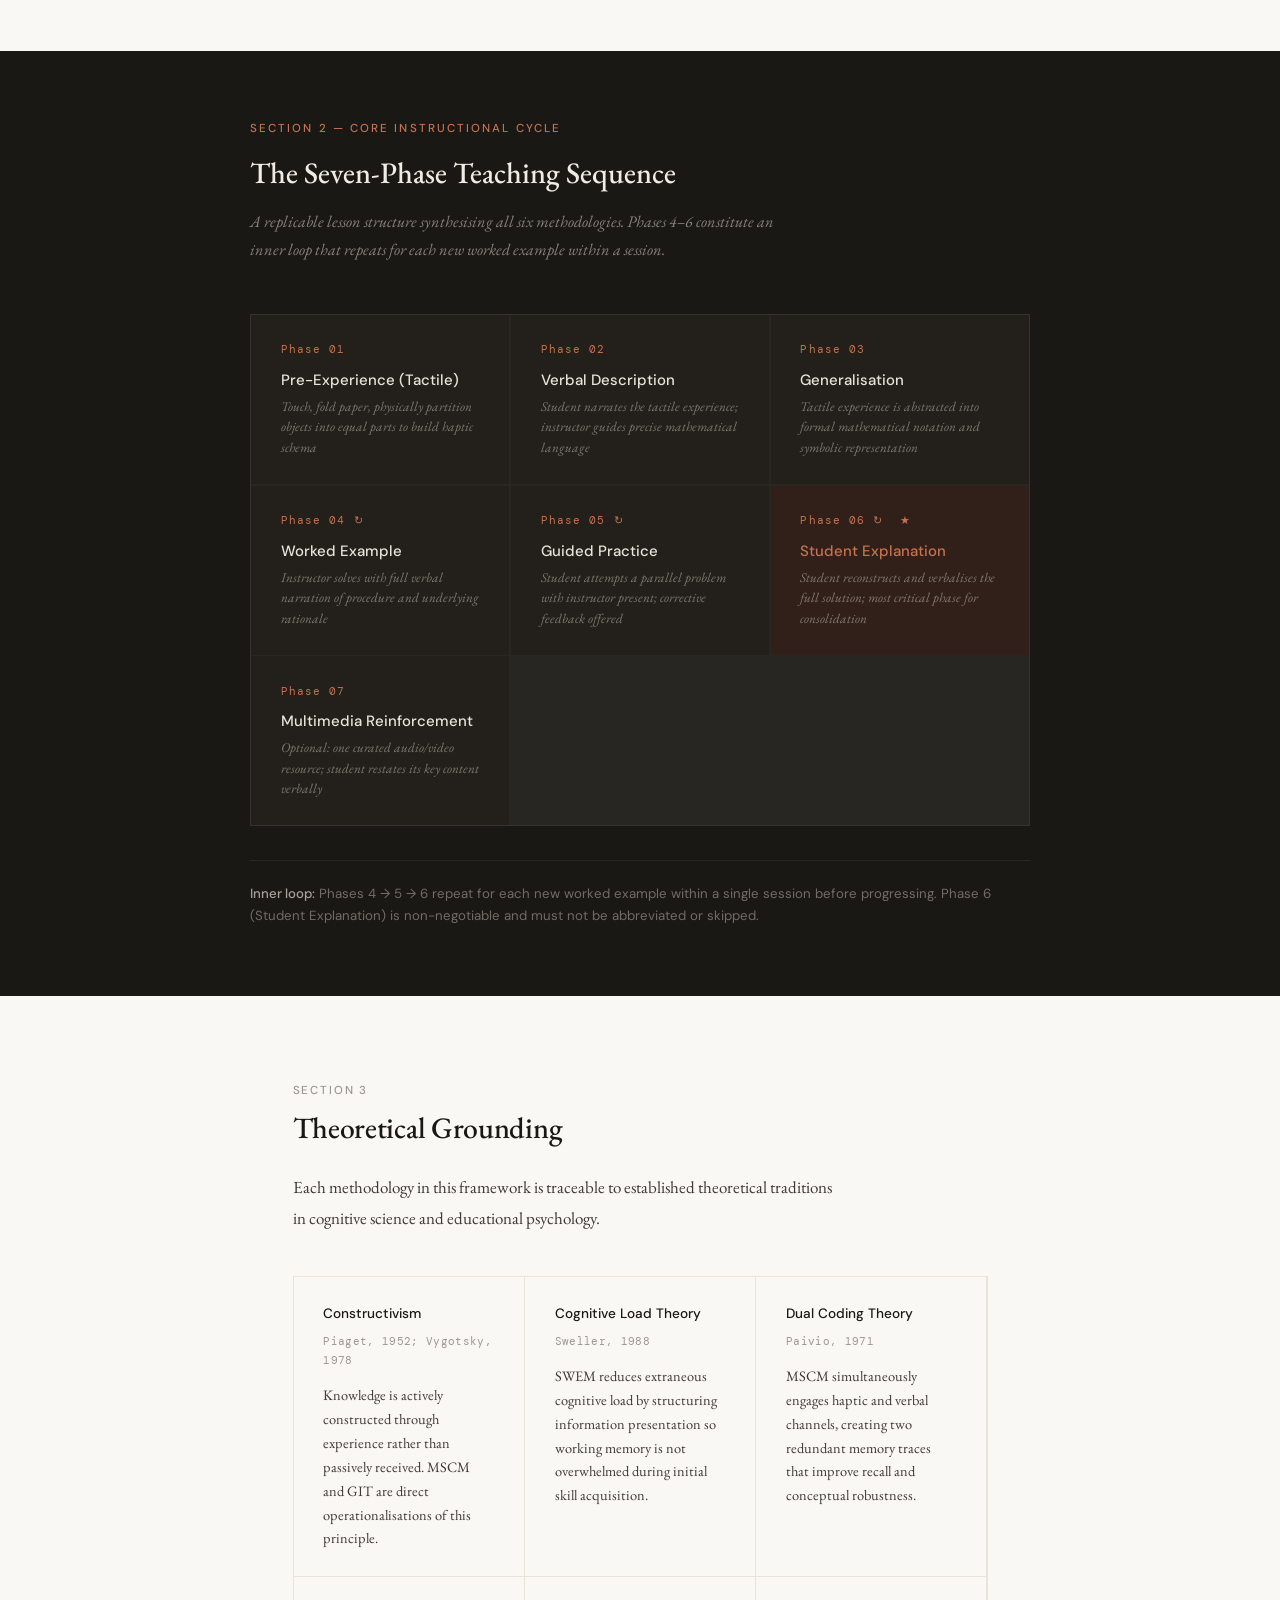
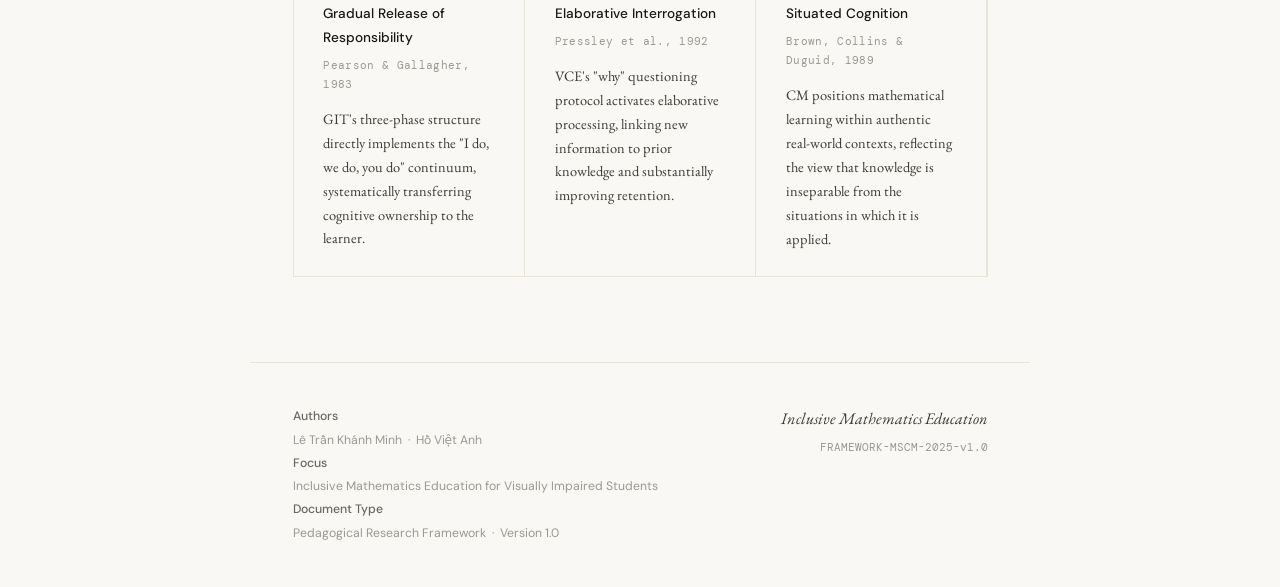
==== commit 79267b99: "other changes" ====
--- a/src/index.html
+++ b/src/index.html
@@ -19,15 +19,15 @@
 
   <!-- Cover -->
   <div class="cover">
-    <p class="cover-eyebrow">Pedagogical Research Framework · Math4Money Initiative</p>
+    <p class="cover-eyebrow">Pedagogical Research Framework</p>
     <h1 class="cover-title">Methods for Teaching Rational Numbers to Visually Impaired Students</h1>
     <p class="cover-subtitle">A multi-sensory, evidence-informed instructional framework grounded in constructivist and cognitive load theory</p>
     <div class="cover-rule"></div>
     <div class="cover-meta">
       <strong>Authors</strong><br>
       Lê Trần Khánh Minh &nbsp;·&nbsp; Hồ Việt Anh<br><br>
-      <strong>Programme</strong><br>
-      Math4Money — Inclusive Mathematics Education, Vietnam<br><br>
+      <strong>Focus</strong><br>
+      Inclusive Mathematics Education for Visually Impaired Students<br><br>
       <strong>Version</strong> &nbsp;1.0 &nbsp;·&nbsp; 2025
     </div>
   </div>
@@ -298,13 +298,13 @@
     <div class="footer-left">
       <strong>Authors</strong><br>
       Lê Trần Khánh Minh &nbsp;·&nbsp; Hồ Việt Anh<br>
-      <strong>Affiliation</strong><br>
-      Math4Money — Inclusive Mathematics Education, Vietnam<br>
+      <strong>Focus</strong><br>
+      Inclusive Mathematics Education for Visually Impaired Students<br>
       <strong>Document Type</strong><br>
       Pedagogical Research Framework &nbsp;·&nbsp; Version 1.0
     </div>
     <div class="footer-right">
-      <p class="footer-project">Math4Money Initiative</p>
+      <p class="footer-project">Inclusive Mathematics Education</p>
       <p class="footer-version">FRAMEWORK-MSCM-2025-v1.0</p>
     </div>
   </div>
